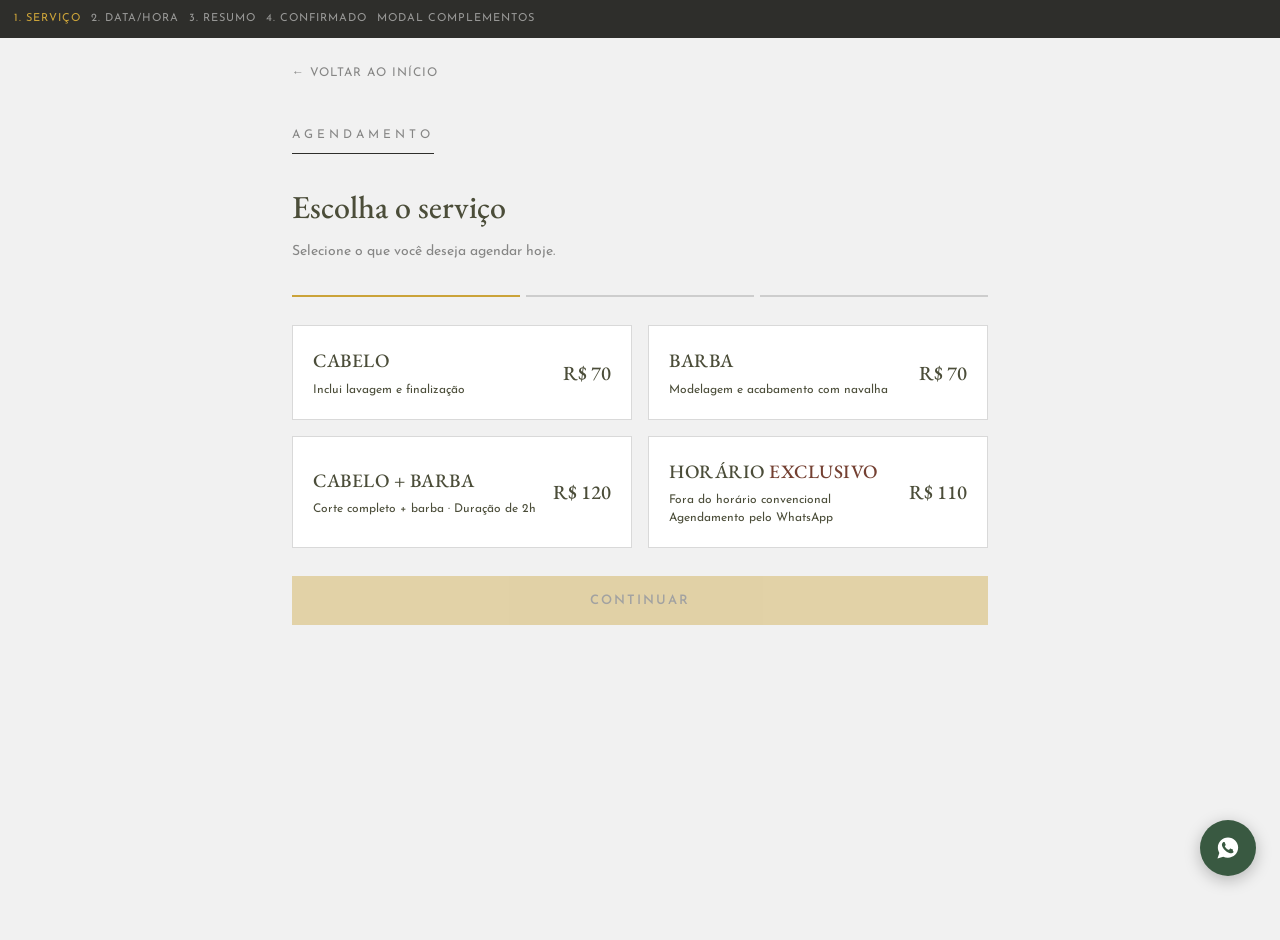
==== pages/agendar.html @ e7d01c15 "Add responsive desktop layout while preserving mobile design" ====
<!DOCTYPE html>
<html lang="pt-BR">
<head>
<meta charset="UTF-8" />
<meta name="viewport" content="width=device-width, initial-scale=1.0" />
<title>Agendar — Alison Estevam</title>
<link rel="preconnect" href="https://fonts.googleapis.com">
<link rel="preconnect" href="https://fonts.gstatic.com" crossorigin>
<link href="https://fonts.googleapis.com/css2?family=EB+Garamond:wght@400;500;600;700&family=Josefin+Sans:wght@300;400;500;600;700&family=Baskervville:ital@0;1&display=swap" rel="stylesheet">
<link rel="stylesheet" href="../css/style.css" />
<link rel="stylesheet" href="../css/desktop-responsive.css" />
<style>
  /* Forca o fluxo a ser visivel e nao fixo na pagina dedicada */
  #booking-flow-root { display: block !important; position: static !important; overflow-y: visible !important; inset: auto !important; z-index: auto !important; }
  body { background: #2E2E2B; } /* --carvao */
</style>
</head>
<body>
<div id="booking-flow-root">

<div class="dev-nav" id="devNav"></div>

<div class="app-wrap">

  <!-- ============ SCREEN 2: SERVICE SELECTION ============ -->
  <div class="screen" id="screen-booking-service">
    <div class="back-link" onclick="closeBookingFlow()">← Voltar ao início</div>
    <div class="booking-header">
      <div class="eyebrow">Agendamento</div>
      <h2 class="booking-title">Escolha o serviço</h2>
      <p class="booking-subtitle">Selecione o que você deseja agendar hoje.</p>
    </div>

    <div class="step-indicator">
      <div class="step-dot done"></div>
      <div class="step-dot"></div>
      <div class="step-dot"></div>
    </div>

    <div class="service-list">
      <div class="bk-card" data-service="Cabelo" data-price="R$ 70" onclick="selectService(this)">
        <div>
          <div class="name">Cabelo</div>
          <div class="meta">Inclui lavagem e finalização</div>
        </div>
        <div class="price">R$ 70</div>
      </div>

      <div class="bk-card" data-service="Barba" data-price="R$ 70" onclick="selectService(this)">
        <div>
          <div class="name">Barba</div>
          <div class="meta">Modelagem e acabamento com navalha</div>
        </div>
        <div class="price">R$ 70</div>
      </div>

      <div class="bk-card" data-service="Cabelo + Barba" data-price="R$ 120" data-duration="2" onclick="selectService(this)">
        <div>
          <div class="name">Cabelo + Barba</div>
          <div class="meta">Corte completo + barba · Duração de 2h</div>
        </div>
        <div class="price">R$ 120</div>
      </div>

      <div class="bk-card" data-service="Horário Exclusivo" data-price="R$ 110" data-whatsapp-only="true" onclick="selectService(this)">
        <div>
          <div class="name">Horário <span style="color: var(--marrom);">Exclusivo</span></div>
          <div class="meta">Fora do horário convencional<br>Agendamento pelo WhatsApp</div>
        </div>
        <div class="price">R$ 110</div>
      </div>

    </div>

    <div class="continue-bar">
      <button class="btn-primary-gold" style="width:100%; max-width:100%;" id="continueBtn1" onclick="openComplementos()" disabled>
        Continuar
      </button>
    </div>
  </div>

  <!-- ============ MODAL: COMPLEMENTOS (sobrepõe a tela de Serviço) ============ -->
  <div class="modal-backdrop" id="complementosBackdrop">
    <div class="modal-box">
      <div class="modal-close" onclick="closeComplementos()">✕</div>
      <div class="modal-optional-tag">Opcional</div>
      <h2 class="booking-title">Complementos</h2>
      <p class="booking-subtitle">Adicione um cuidado extra ao seu horário, se quiser — não é obrigatório.</p>

      <div class="service-list" id="complementosList" style="padding:0;"></div>

      <div class="continue-bar" style="padding:24px 0 0;">
        <button class="btn-primary-gold" style="width:100%; max-width:100%;" id="continueComplementosBtn" onclick="closeComplementos(); goTo('booking-calendar');">
          Continuar sem complementos
        </button>
      </div>
    </div>
  </div>

  <!-- ============ SCREEN 3: CALENDAR + TIME ============ -->
  <div class="screen" id="screen-booking-calendar">
    <div class="back-link" onclick="goTo('booking-service')">← Trocar serviço</div>
    <div class="booking-header">
      <div class="eyebrow">Agendamento</div>
      <h2 class="booking-title">Escolha data e horário</h2>
      <p class="booking-subtitle" id="serviceConfirmText">Horários disponíveis para o serviço selecionado.</p>
    </div>

    <div class="step-indicator">
      <div class="step-dot done"></div>
      <div class="step-dot done"></div>
      <div class="step-dot"></div>
    </div>

    <div class="calendar-wrap">
      <div class="cal-month">
        <div class="label" id="calLabel">—</div>
        <div class="arrows">
          <span id="prevMonthBtn" onclick="changeMonth(-1)">‹</span>
          <span id="nextMonthBtn" onclick="changeMonth(1)">›</span>
        </div>
      </div>
      <div class="cal-grid" id="calGrid">
        <div class="cal-dow">D</div><div class="cal-dow">S</div><div class="cal-dow">T</div><div class="cal-dow">Q</div><div class="cal-dow">Q</div><div class="cal-dow">S</div><div class="cal-dow">S</div>
      </div>

      <div class="time-label" id="timeLabel">Selecione um dia para ver os horários</div>
      <div class="time-grid" id="timeGrid"></div>
    </div>

    <div class="continue-bar">
      <button class="btn-primary-gold" style="width:100%; max-width:100%;" id="continueBtn2" onclick="goTo('booking-confirm')" disabled>
        Continuar
      </button>
    </div>
  </div>

  <!-- ============ SCREEN 4: SUMMARY + CONFIRM ============ -->
  <div class="screen" id="screen-booking-confirm">
    <div class="back-link" onclick="goTo('booking-calendar')">← Ajustar data/horário</div>
    <div class="booking-header">
      <div class="eyebrow">Agendamento</div>
      <h2 class="booking-title">Confirme seu horário</h2>
      <p class="booking-subtitle">Revise os detalhes antes de confirmar.</p>
    </div>

    <div class="step-indicator">
      <div class="step-dot done"></div>
      <div class="step-dot done"></div>
      <div class="step-dot done"></div>
    </div>

    <div class="summary-box">
      <div class="summary-row"><div class="label">Serviço</div><div class="value" id="sumService">—</div></div>
      <div class="summary-row stack"><div class="label">Complementos</div><div class="value" id="sumComplementos">—</div></div>
      <div class="summary-row"><div class="label">Data</div><div class="value" id="sumDate">—</div></div>
      <div class="summary-row"><div class="label">Horário</div><div class="value" id="sumTime">—</div></div>
      <div class="summary-row"><div class="label">Valor</div><div class="value" id="sumPrice">—</div></div>
    </div>

    <div class="continue-bar">
      <button class="btn-primary-gold" style="width:100%; max-width:100%;" onclick="goTo('booking-success')">
        Confirmar agendamento
      </button>
    </div>
  </div>

  <!-- ============ SCREEN 5: SUCCESS ============ -->
  <div class="screen" id="screen-booking-success">
    <div class="confirm-screen">
      <div class="confirm-icon">
        <svg viewBox="0 0 24 24" fill="none" stroke-width="2" stroke-linecap="round" stroke-linejoin="round"><polyline points="20 6 9 17 4 12"></polyline></svg>
      </div>
      <h2>Agendamento confirmado</h2>
      <p>Você vai receber a confirmação pelo WhatsApp informado. Até breve.</p>
      <button class="btn-primary-gold" onclick="resetAndGoHero()">Voltar ao início</button>
    </div>
  </div>

</div>

<!-- Floating WhatsApp, visible across all screens -->
<div class="floating-wa" onclick="alert('Abriria o WhatsApp diretamente')">
  <svg viewBox="0 0 32 32" fill="white"><path d="M16.001 3C9.096 3 3.5 8.596 3.5 15.5c0 2.393.669 4.63 1.828 6.537L3 29l7.16-2.279A12.44 12.44 0 0 0 16.001 28C22.906 28 28.5 22.404 28.5 15.5S22.906 3 16.001 3zm7.06 17.606c-.302.851-1.497 1.559-2.457 1.764-.653.139-1.507.25-4.383-.941-3.68-1.525-6.048-5.263-6.233-5.508-.177-.245-1.487-1.981-1.487-3.779 0-1.798.943-2.68 1.278-3.049.302-.334.66-.417.88-.417.221 0 .441.002.634.011.204.01.478-.077.747.57.28.673.951 2.323 1.034 2.492.083.169.139.368.028.599-.11.23-.166.373-.331.573-.166.2-.348.446-.497.599-.166.169-.339.352-.145.688.194.336.862 1.423 1.851 2.304 1.271 1.133 2.343 1.484 2.679 1.653.336.169.532.14.728-.086.194-.226.833-.972 1.056-1.305.222-.334.443-.278.746-.169.303.109 1.928.909 2.259 1.074.331.166.55.246.632.383.083.14.083.809-.219 1.639z"/></svg>
</div>

</div><!-- /#booking-flow-root -->

<script src="../js/script.js"></script>
<script>
  // Pre-selecao de servico via query string
  (function(){
    var params = new URLSearchParams(window.location.search);
    var service = params.get('service');
    function init(){
      var root = document.getElementById('booking-flow-root');
      if(root) root.style.display = 'block';
      if(service && typeof openBookingFlow === 'function'){ openBookingFlow(service); }
      else if(typeof goTo === 'function'){ goTo('booking-service'); }
    }
    if(document.readyState === 'loading'){ document.addEventListener('DOMContentLoaded', init); }
    else { init(); }
  })();
</script>
</body>
</html>
---- css/style.css ----
html{ scroll-behavior:smooth; }
  :root{
    --carvao:#2E2E2B;
    --off-white:#F1F1F1;
    --dourado:#CBA339;
    --verde:#4B4D39;
    --marrom:#744032;
    --creme:#F5F0E8;
    --navbar-h:15.989vw; /* -10% adicional sobre 17.765vw (que já era -20% do valor original, 22.206vw) */
  }

  *{box-sizing:border-box; margin:0; padding:0;}

  body{
    background:var(--carvao);
    display:flex;
    flex-direction:column;
    align-items:center;
  }

  /* ================= BARRA FIXA (fora do Hero) ================= */
  .site-navbar{
    position:fixed;
    top:0;
    left:0;
    width:100%;
    height:var(--navbar-h);
    background:var(--carvao);
    z-index:1000;
    container-type:inline-size;
  }

  /* ---------- Tipografia compartilhada: MENU / marca / AGENDAR ---------- */
  .site-navbar__link{
    position:absolute;
    top:58%;
    transform:translateY(-50%);
    color:var(--creme);
    font-family:'Josefin Sans', sans-serif;
    font-weight:400;
    font-size:2.9cqw;
    letter-spacing:0.08em;
    line-height:1;
    text-transform:uppercase;
    text-decoration:none;
    background:none;
    border:none;
    padding:0;
    cursor:pointer;
    white-space:nowrap;
  }

  .site-navbar__menu-text{
    left:6.136%;
  }
  /* Área de toque confortável, mesmo com a barra reduzida */
  .site-navbar__menu-text::before{
    content:'';
    position:absolute;
    top:-16px;
    bottom:-16px;
    left:-10px;
    right:-10px;
  }

  .site-navbar__brand{
    left:50%;
    top:58%;
    transform:translate(-50%,-50%);
    font-family:'EB Garamond', serif;
    font-weight:400;
    font-size:2.9cqw;
    letter-spacing:0.04em;
  }

  .site-navbar__cta{
    right:6.136%;
  }

  .site-navbar button:focus-visible,
  .site-navbar a:focus-visible{
    outline:2px solid var(--dourado);
    outline-offset:2px;
  }

  /* ================= HERO ================= */
  /* Frame de referência: 440 de largura (pontos lógicos do iPhone 16 Pro
     Max). Todo o posicionamento interno é feito em % desse frame, para
     que a proporção exata do design seja preservada em qualquer largura
     de tela. A barra fixa agora vive fora do Hero (.site-navbar), por
     isso o Hero ganha margin-top equivalente à altura dela. */
  .hero{
    position:relative;
    width:100%;
    max-width:560px;
    aspect-ratio:440/858.293;
    margin-top:var(--navbar-h);
    background:var(--carvao);
    overflow:hidden;
    container-type:inline-size;
  }

  .hero__el{
    position:absolute;
    z-index:1;
  }

  /* ---------- Título ---------- */
  .hero__title{
    left:10%;
    top:2%;
    width:80%;
    height:13.111%;
    color:var(--off-white);
    font-family:'Baskervville', serif;
    font-weight:400;
    font-size:14.5cqw;
    line-height:0.9;
    text-align:center;
    text-transform:uppercase;
    letter-spacing:0.1em;
  }

  /* ---------- Foto de fundo ---------- */
  .hero__photo{
    left:0%;
    top:0%;
    width:100%;
    height:100%;
    z-index:0;
    background-image:url("[data-uri]");
    background-size:cover;
    background-position:center;
    opacity:0.25;
  }

  /* ---------- Botão AGENDAR (CTA principal) ---------- */
  .hero__cta-primary{
    left:28.348%;
    top:68.716%;
    width:43.205%;
    height:6.121%;
    background:var(--dourado);
    color:var(--carvao);
    border:none;
    border-radius:2px;
    font-family:'Josefin Sans', sans-serif;
    font-weight:700;
    font-size:2.65cqw;
    letter-spacing:0.3em;
    line-height:1.4;
    text-transform:uppercase;
    display:flex;
    align-items:center;
    justify-content:center;
    text-decoration:none;
    cursor:pointer;
  }

  /* ---------- Botão VER SERVIÇOS (CTA secundário) ---------- */
  .hero__cta-secondary{
    left:32.591%;
    top:76.674%;
    width:34.811%;
    height:5.243%;
    background:transparent;
    color:var(--off-white);
    border:1px solid var(--off-white);
    border-radius:2px;
    font-family:'Josefin Sans', sans-serif;
    font-weight:700;
    font-size:1.89cqw;
    letter-spacing:0.3em;
    line-height:1.4;
    text-transform:uppercase;
    display:flex;
    align-items:center;
    justify-content:center;
    text-decoration:none;
    cursor:pointer;
  }

  .hero button:focus-visible,
  .hero a:focus-visible{
    outline:2px solid var(--dourado);
    outline-offset:2px;
  }

  /* ================= SERVIÇOS ================= */
  /* Frame de referência: largura 1320px (canvas do Canva). Todas as
     medidas usam cqw (1cqw = 1% da largura do container .services),
     fator valor_px ÷ 1320 × 100 — mesma metodologia usada na Hero. */
  .services{
    position:relative;
    width:100%;
    max-width:560px;
    background:var(--carvao);
    container-type:inline-size;
    padding-top:21.734cqw;
    padding-bottom:10cqw;
    overflow:hidden;
  }

  /* ---------- Cabeçalho ---------- */
  .services__eyebrow{
    margin-left:10%;
    width:22.947%;
    color:var(--off-white);
    font-family:'Josefin Sans', sans-serif;
    font-weight:300;
    font-size:3.030cqw;
    letter-spacing:0.3em;
    line-height:0.8;
    text-transform:uppercase;
  }

  .services__line{
    margin-left:6.523%;
    margin-top:4.5cqw;
    width:86.955%;
    height:1px;
    background:rgba(241,241,241,0.25);
    transform:scaleY(0.5);
    transform-origin:top;
  }

  .services__title{
    margin-left:9.962%;
    margin-top:12.894cqw;
    width:73.917%;
    color:var(--off-white);
    font-family:'EB Garamond', serif;
    font-weight:400;
    font-size:5.682cqw;
    letter-spacing:0.05em;
    line-height:0.8;
    text-transform:uppercase;
  }

  .services__subtitle{
    margin-left:9.962%;
    margin-top:2.8cqw;
    width:45.098%;
    color:var(--off-white);
    font-family:'Josefin Sans', sans-serif;
    font-weight:400;
    font-size:3.030cqw;
    letter-spacing:0.07em;
    line-height:1.3;
  }

  /* ---------- Carrossel ---------- */
  .services__track{
    margin-top:9.4cqw;
    display:flex;
    gap:4.803cqw;
    overflow-x:auto;
    scroll-snap-type:x mandatory;
    padding:0 24.5cqw;
    -webkit-overflow-scrolling:touch;
    scrollbar-width:none;
  }
  .services__track::-webkit-scrollbar{ display:none; }

  .service-card{
    position:relative;
    flex:0 0 51cqw;
    height:101.909cqw;
    scroll-snap-align:center;
  }

  .service-card__photo{
    position:absolute;
    top:0; left:0;
    width:100%;
    height:57.886cqw;
    background-color:#2a2a27;
    background-size:cover;
    background-position:center top;
  }

  .service-card__body{
    position:absolute;
    top:57.886cqw; left:0;
    width:100%;
    height:44.023cqw;
    background:var(--off-white);
  }

  .service-card__name{
    position:absolute;
    top:63.523cqw; left:14.030cqw;
    width:22.947cqw;
    text-align:center;
    color:var(--verde);
    font-family:'EB Garamond', serif;
    font-weight:700;
    font-size:3.409cqw;
    letter-spacing:0.15em;
    line-height:1;
    text-transform:uppercase;
  }

  .service-card__desc{
    position:absolute;
    top:72.129cqw; left:1.318cqw;
    width:48.364cqw;
    text-align:center;
    color:var(--verde);
    font-family:'Josefin Sans', sans-serif;
    font-weight:400;
    font-size:3.030cqw;
    letter-spacing:0.07em;
    line-height:1.35;
  }

  .service-card[data-index="2"] .service-card__desc{
    top:75.538cqw;
  }

  .service-card[data-index="3"] .service-card__desc{
    top:73.8cqw;
  }

  .service-card__price{
    position:absolute;
    top:89.674cqw; left:5.182cqw;
    width:12.583cqw;
    color:var(--verde);
    font-family:'EB Garamond', serif;
    font-weight:600;
    font-size:3.409cqw;
    letter-spacing:0.05em;
    line-height:0.8;
    display:flex;
    align-items:center;
    height:6.705cqw;
  }

  .service-card__cta{
    position:absolute;
    top:89.674cqw; left:22.674cqw;
    width:24.106cqw;
    height:6.705cqw;
    background:var(--dourado);
    color:var(--carvao);
    border:none;
    border-radius:2px;
    font-family:'Josefin Sans', sans-serif;
    font-weight:700;
    font-size:2.2cqw;
    letter-spacing:0.3em;
    line-height:1.4;
    text-transform:uppercase;
    display:flex;
    align-items:center;
    justify-content:center;
    text-decoration:none;
    cursor:pointer;
  }

  .service-card--exclusivo .service-card__name{ color:var(--marrom); }
  .service-card--exclusivo .service-card__cta{
    background:var(--marrom);
    color:var(--off-white);
  }

  /* ---------- Bolinhas ---------- */
  .services__dots{
    margin-top:5cqw;
    display:flex;
    justify-content:center;
    gap:1.8cqw;
  }
  .dot{
    width:1.8cqw;
    height:1.8cqw;
    border-radius:50%;
    border:1px solid var(--off-white);
    background:transparent;
    padding:0;
    cursor:pointer;
  }
  .dot.is-active{
    background:var(--off-white);
  }

  .services a:focus-visible,
  .services button:focus-visible{
    outline:2px solid var(--dourado);
    outline-offset:2px;
  }

  /* ================= PORTFÓLIO ================= */
  /* Frame de referência: largura 1320px (canvas do Canva), altura 2868px.
     Todas as medidas usam cqw, fator valor_px ÷ 1320 × 100 —
     mesma metodologia usada nas demais seções. */
  .portfolio{
    position:relative;
    width:100%;
    max-width:560px;
    aspect-ratio:440/956;
    background:var(--carvao);
    container-type:inline-size;
    overflow:hidden;
  }

  /* ---------- Cabeçalho ---------- */
  .portfolio__eyebrow{
    position:absolute;
    top:22.947cqw;
    left:10cqw;
    width:22.947cqw;
    color:var(--off-white);
    font-family:'Josefin Sans', sans-serif;
    font-weight:300;
    font-size:3.030cqw;
    letter-spacing:0.3em;
    line-height:0.8;
    text-transform:uppercase;
  }

  .portfolio__line{
    position:absolute;
    top:29.583cqw;
    left:6.523cqw;
    width:86.955cqw;
    height:1px;
    background:rgba(241,241,241,0.25);
    transform:scaleY(0.5);
    transform-origin:top;
  }

  .portfolio__title{
    position:absolute;
    top:36.871cqw;
    left:10cqw;
    width:80cqw;
    color:var(--off-white);
    font-family:'EB Garamond', serif;
    font-weight:400;
    font-size:5.682cqw;
    letter-spacing:0.05em;
    line-height:0.8;
    text-transform:uppercase;
  }

  .portfolio__subtitle{
    position:absolute;
    top:50.045cqw;
    left:10cqw;
    width:48.811cqw;
    color:var(--off-white);
    font-family:'Josefin Sans', sans-serif;
    font-weight:400;
    font-size:3.030cqw;
    letter-spacing:0.07em;
    line-height:1.3;
  }

  /* ---------- Grade de fotos ---------- */
  /* 3 colunas x 3 linhas, encostada nas duas bordas (X:0 até X:1320).
     Gap horizontal: 21.75px (=1.648cqw) | Gap vertical: 20.85px (=1.580cqw)
     — valores uniformes, pequenas variações do Canva tratadas como
     arredondamento (confirmado por Alison). */
  .portfolio__photo{
    position:absolute;
    width:32.235cqw;
    height:48.030cqw;
    background-color:#2a2a27;
    background-size:cover;
    background-position:center;
  }
  .portfolio__photo[data-pos="1"]{ top:60.023cqw; left:0; }
  .portfolio__photo[data-pos="2"]{ top:60.023cqw; left:33.883cqw; }
  .portfolio__photo[data-pos="3"]{ top:60.023cqw; left:67.765cqw; }
  .portfolio__photo[data-pos="4"]{ top:109.633cqw; left:0; }
  .portfolio__photo[data-pos="5"]{ top:109.633cqw; left:33.883cqw; }
  .portfolio__photo[data-pos="6"]{ top:109.633cqw; left:67.765cqw; }
  .portfolio__photo[data-pos="7"]{ top:159.242cqw; left:0; }
  .portfolio__photo[data-pos="8"]{ top:159.242cqw; left:33.883cqw; }
  .portfolio__photo[data-pos="9"]{ top:159.242cqw; left:67.765cqw; }

/* ================= CUIDADOS ================= */
  /* Frame de referência: largura 1320px (canvas do Canva), altura 2868px.
     Todas as medidas usam cqw, fator valor_px ÷ 1320 × 100 —
     mesma metodologia usada nas demais seções.
     Sem botão, sem preço — apenas vitrine (foto + nome + descrição +
     disponibilidade). */
  .cuidados{
    position:relative;
    width:100%;
    max-width:560px;
    aspect-ratio:440/956;
    background:var(--carvao);
    container-type:inline-size;
    overflow:hidden;
    margin:0 auto;
  }

  /* ---------- Cabeçalho ---------- */
  .cuidados__eyebrow{
    position:absolute;
    top:21.735cqw;
    left:10cqw;
    width:22.947cqw;
    color:var(--off-white);
    font-family:'Josefin Sans', sans-serif;
    font-weight:300;
    font-size:3.030cqw;
    letter-spacing:0.3em;
    line-height:0.8;
    text-transform:uppercase;
  }

  .cuidados__line{
    position:absolute;
    left:6.523cqw;
    width:86.955cqw;
    height:1px;
    background:rgba(241,241,241,0.12);
    transform:scaleY(0.5);
    transform-origin:top;
  }
  .cuidados__line--header-1{ top:29.583cqw; }
  .cuidados__line--header-2{ top:62.114cqw; }

  .cuidados__title{
    position:absolute;
    top:42.477cqw;
    left:9.962cqw;
    width:83.515cqw;
    color:var(--off-white);
    font-family:'EB Garamond', serif;
    font-weight:400;
    font-size:5.682cqw;
    letter-spacing:0.05em;
    line-height:0.8;
    text-transform:uppercase;
  }

  .cuidados__subtitle{
    position:absolute;
    top:50.811cqw;
    left:9.962cqw;
    width:52.091cqw;
    color:var(--off-white);
    font-family:'Josefin Sans', sans-serif;
    font-weight:400;
    font-size:3.030cqw;
    letter-spacing:0.07em;
    line-height:1.3;
  }

  /* ---------- Card (foto + texto) ---------- */
  .cuidado{
    position:absolute;
    left:0; width:100%;
  }

  .cuidado__photo{
    position:absolute;
    left:9.962cqw;
    width:33.106cqw;
    height:33.106cqw;
    background-size:cover;
    background-position:center;
    background-color:#2a2a27;
  }

  .cuidado__name{
    position:absolute;
    left:46.970cqw;
    color:var(--off-white);
    font-family:'EB Garamond', serif;
    font-weight:700;
    font-size:3.409cqw;
    letter-spacing:0.03em;
    line-height:1;
    text-transform:uppercase;
    text-align:left;
    white-space:nowrap;
  }

  .cuidado__underline{
    position:absolute;
    height:1px;
    background:rgba(241,241,241,0.45);
    transform:scaleY(0.5);
    transform-origin:top;
  }

  .cuidado__desc{
    position:absolute;
    left:46.970cqw;
    width:39.856cqw;
    color:var(--off-white);
    font-family:'Josefin Sans', sans-serif;
    font-weight:400;
    font-size:3.030cqw;
    letter-spacing:0.07em;
    line-height:1.35;
    text-align:left;
  }

  .cuidado__disponivel{
    position:absolute;
    left:46.970cqw;
    width:52.091cqw;
    color:var(--dourado);
    font-family:'Josefin Sans', sans-serif;
    font-weight:400;
    font-size:2.3cqw;
    letter-spacing:0.04em;
    line-height:1.2;
    text-align:left;
  }

  /* ---------- Posições específicas de cada card ---------- */
  /* Card 1 — Sobrancelha */
  [data-cuidado="1"] .cuidado__photo{ top:67.152cqw; }
  [data-cuidado="1"] .cuidado__name{ top:70.485cqw; }
  [data-cuidado="1"] .cuidado__underline{ left:46.568cqw; top:74.652cqw; }
  [data-cuidado="1"] .cuidado__desc{ top:80.288cqw; }
  [data-cuidado="1"] .cuidado__disponivel{ top:96.000cqw; }

  /* Card 2 — Hidratação Capilar */
  [data-cuidado="2"] .cuidado__photo{ top:110.371cqw; }
  [data-cuidado="2"] .cuidado__name{ top:113.705cqw; }
  [data-cuidado="2"] .cuidado__underline{ left:46.568cqw; top:117.902cqw; }
  [data-cuidado="2"] .cuidado__desc{ top:120.856cqw; }
  [data-cuidado="2"] .cuidado__disponivel{ top:139.182cqw; }

  /* Card 3 — Revitalização Facial */
  [data-cuidado="3"] .cuidado__photo{ top:153.568cqw; }
  [data-cuidado="3"] .cuidado__name{ top:156.902cqw; }
  [data-cuidado="3"] .cuidado__underline{ left:46.811cqw; top:161.068cqw; }
  [data-cuidado="3"] .cuidado__desc{ top:164.023cqw; }
  [data-cuidado="3"] .cuidado__disponivel{ top:182.356cqw; }

  /* Linhas separadoras entre cards */
  .cuidados__line--sep-1{ top:105.318cqw; }
  .cuidados__line--sep-2{ top:148.515cqw; }
  .cuidados__line--sep-3{ top:191.720cqw; }

  /* ---------- Frase final (exemplo opcional, ver nota) ---------- */
  .cuidados__cta-final{
    position:absolute;
    top:198cqw;
    left:9.962cqw;
    width:80cqw;
    color:var(--off-white);
    font-family:'Josefin Sans', sans-serif;
    font-weight:400;
    font-size:2.7cqw;
    letter-spacing:0.05em;
    line-height:1.4;
    text-align:left;
  }
  .cuidados__cta-final a{
    color:var(--dourado);
    text-decoration:underline;
  }

  /* ---------- Efeito de chegada ao rolar (scroll reveal) ---------- */
  .cuidados__reveal-group{
    opacity:0;
    transform:translateY(24px);
    transition:opacity 0.7s ease, transform 0.7s ease;
  }
  .cuidados__reveal-group.is-visible{
    opacity:1;
    transform:translateY(0);
  }

  .cuidado__photo,
  .cuidado__name,
  .cuidado__desc,
  .cuidado__disponivel{
    opacity:0;
    transform:translateY(24px);
    transition:opacity 0.6s ease, transform 0.6s ease;
  }
  .cuidado__underline{
    opacity:0;
    transition:opacity 0.6s ease;
  }

  .cuidado.is-visible .cuidado__photo{ opacity:1; transform:translateY(0); transition-delay:0s; }
  .cuidado.is-visible .cuidado__name{ opacity:1; transform:translateY(0); transition-delay:0.15s; }
  .cuidado.is-visible .cuidado__underline{ opacity:1; transition-delay:0.15s; }
  .cuidado.is-visible .cuidado__desc{ opacity:1; transform:translateY(0); transition-delay:0.28s; }
  .cuidado.is-visible .cuidado__disponivel{ opacity:1; transform:translateY(0); transition-delay:0.42s; }

  @media (prefers-reduced-motion: reduce){
    .cuidados__reveal-group{ transition:none; opacity:1; transform:none; }
    .cuidado__photo, .cuidado__name, .cuidado__desc, .cuidado__disponivel{
      transition:none; opacity:1; transform:none;
    }
    .cuidado__underline{ transition:none; opacity:1; }
  }


  /* ================= BOTÃO FLUTUANTE WHATSAPP ================= */
  .whatsapp-float{
    position:fixed;
    right:20px;
    bottom:20px;
    width:56px;
    height:56px;
    border-radius:50%;
    background:#395941;
    display:flex;
    align-items:center;
    justify-content:center;
    box-shadow:0 6px 18px rgba(0,0,0,0.35);
    z-index:900;
    text-decoration:none;
    transition:transform 0.2s ease;
  }
  .whatsapp-float svg{ width:28px; height:28px; }
  .whatsapp-float:hover{ transform:scale(1.05); }
  .whatsapp-float:focus-visible{ outline:2px solid var(--dourado); outline-offset:3px; }

/* ---- Style Block ---- */

:root {
    --bg: #F1F1F1;
    --creme: #F5F0E8;
    --dark: #2E2E2B;
    --olive: #4B4D39;
    --gold: #CBA339;
    --marrom: #744032;
    --text-soft: rgba(46,46,43,0.55);
    --ui-font: 'Josefin Sans';
    --serif-font: 'EB Garamond';
  }

  #booking-flow-root {
    display: none;
    position: fixed;
    inset: 0;
    z-index: 2000;
    overflow-y: auto;
    -webkit-overflow-scrolling: touch;
  }

  #booking-flow-root * { box-sizing: border-box; }

  #booking-flow-root {
    font-family: var(--ui-font), sans-serif;
    background: var(--bg);
    color: var(--dark);
    line-height: 1.6;
  }

  #booking-flow-root h1, #booking-flow-root h2, #booking-flow-root h3, #booking-flow-root .serif {
    font-family: var(--serif-font), serif;
    font-weight: 500;
  }

  .screen {
    display: none;
    min-height: 100vh;
    width: 100%;
    max-width: 480px;
    margin: 0 auto;
    position: relative;
    animation: fadeIn 0.4s ease;
  }

  .screen.active { display: block; }

  @keyframes fadeIn {
    from { opacity: 0; transform: translateY(8px); }
    to { opacity: 1; transform: translateY(0); }
  }

  /* ---------- NAV BAR (fake, just for context) ---------- */
  .topbar {
    display: flex;
    justify-content: space-between;
    align-items: center;
    padding: 24px 32px;
    border-bottom: 1px solid rgba(0,0,0,0.15);
  }

  .menu-icon {
    width: 28px;
    display: flex;
    flex-direction: column;
    gap: 5px;
  }
  .menu-icon span {
    height: 2px;
    background: var(--olive);
    display: block;
  }

  .btn-topbar {
    background: var(--olive);
    color: var(--bg);
    font-size: 12px;
    letter-spacing: 1.5px;
    padding: 12px 22px;
    text-transform: uppercase;
    font-weight: 500;
  }

  /* ---------- HERO ---------- */
  .hero-img-wrap {
    position: relative;
    width: 100%;
    height: 640px;
    overflow: hidden;
  }
  .hero-title {
    text-align: center;
    padding: 30px 0 0;
  }
  .hero-title h1 {
    font-size: 56px;
    font-weight: 500;
    line-height: 0.8;
    color: var(--olive);
  }
  .second-line {
    color: var(--bg);
    font-weight: 400;
  }

  .hero-photo-placeholder {
    width: 100%;
    height: 100%;
    background: #2E2E2B;
  }

  .hero-overlay-buttons {
    position: absolute;
    bottom: 50px;
    left: 0;
    right: 0;
    display: flex;
    flex-direction: column;
    align-items: center;
    gap: 14px;
    padding: 0 30px;
  }

  .btn-primary-gold {
    background: var(--gold);
    color: var(--dark);
    text-align: center;
    padding: 18px 0;
    width: 100%;
    max-width: 340px;
    letter-spacing: 2px;
    font-size: 13px;
    text-transform: uppercase;
    font-weight: 600;
    border: none;
    cursor: pointer;
    transition: filter 0.2s;
    font-family: var(--ui-font), sans-serif;
  }
  .btn-primary-gold:hover { filter: brightness(1.08); }

  .btn-outline-light {
    border: 1px solid var(--bg);
    color: var(--bg);
    text-align: center;
    padding: 16px 0;
    width: 100%;
    max-width: 280px;
    letter-spacing: 2px;
    font-size: 12px;
    text-transform: uppercase;
    background: transparent;
    cursor: pointer;
    font-family: var(--ui-font), sans-serif;
    font-weight: 500;
  }

  .hero-sub-actions {
    display: flex;
    justify-content: space-between;
    padding: 22px 32px;
    align-items: center;
  }

  .whatsapp-secondary {
    display: flex;
    align-items: center;
    gap: 8px;
    font-size: 12px;
    letter-spacing: 1px;
    color: var(--olive);
    text-transform: uppercase;
    border: 1px solid var(--olive);
    padding: 10px 16px;
    cursor: pointer;
    background: transparent;
    font-family: var(--ui-font), sans-serif;
    font-weight: 500;
  }
  .whatsapp-secondary svg { width: 14px; height: 14px; fill: var(--olive); }

  /* ---------- FLOATING WHATSAPP ---------- */
  .floating-wa {
    position: fixed;
    bottom: 24px;
    right: 24px;
    width: 56px;
    height: 56px;
    background: #395941;
    border-radius: 50%;
    display: flex;
    align-items: center;
    justify-content: center;
    cursor: pointer;
    box-shadow: 0 4px 16px rgba(0,0,0,0.25);
    z-index: 999;
  }
  .floating-wa svg { width: 26px; height: 26px; fill: #fff; }

  /* ---------- BOOKING FLOW ---------- */
  .booking-header {
    padding: 36px 32px 0;
  }
  .eyebrow {
    font-size: 12px;
    letter-spacing: 4px;
    color: var(--text-soft);
    text-transform: uppercase;
    border-bottom: 1px solid var(--dark);
    display: inline-block;
    padding-bottom: 8px;
    margin-bottom: 28px;
    font-family: var(--ui-font), sans-serif;
  }

  .booking-title {
    font-size: 32px;
    color: var(--olive);
    margin-bottom: 8px;
  }
  .booking-subtitle {
    font-size: 14px;
    color: var(--text-soft);
    margin-bottom: 32px;
    font-family: var(--ui-font), sans-serif;
  }

  .step-indicator {
    display: flex;
    gap: 6px;
    padding: 0 32px;
    margin-bottom: 28px;
  }
  .step-dot {
    height: 2px;
    flex: 1;
    background: rgba(0,0,0,0.15);
  }
  .step-dot.done { background: var(--gold); }

  .service-list {
    padding: 0 32px;
    display: flex;
    flex-direction: column;
    gap: 14px;
  }

  .bk-card {
    border: 1px solid rgba(0,0,0,0.15);
    padding: 20px;
    display: flex;
    justify-content: space-between;
    align-items: center;
    cursor: pointer;
    transition: border-color 0.2s, background 0.2s;
    background: #fff;
  }
  .bk-card:hover {
    border-color: var(--gold);
  }
  .bk-card.selected {
    border-color: var(--gold);
    background: var(--creme);
  }
  .complement-empty {
    font-family: var(--ui-font), sans-serif;
    font-size: 13px;
    color: var(--text-soft);
    padding: 12px 4px;
  }

  /* ---------- Modal de Complementos ---------- */
  .screen.blurred {
    filter: blur(6px);
    pointer-events: none;
    user-select: none;
  }
  .modal-backdrop {
    display: none;
    position: fixed;
    inset: 0;
    background: rgba(46,46,43,0.45);
    z-index: 1200;
    align-items: center;
    justify-content: center;
    padding: 24px;
  }
  .modal-backdrop.active {
    display: flex;
  }
  .modal-box {
    position: relative;
    background: var(--bg);
    width: 100%;
    max-width: 420px;
    max-height: 82vh;
    overflow-y: auto;
    border: 1px solid var(--dark);
    border-radius: 0;
    padding: 32px 24px 20px;
    animation: modalPop 0.25s ease;
  }
  #complementosList { gap: 8px; }
  .complement-card { padding: 12px 14px; }
  .complement-card .name { font-size: 15px; margin-bottom: 1px; }
  .complement-card .meta { font-size: 11px; line-height: 1.25; }
  .complement-card .price { font-size: 15px; }
  .modal-box .booking-title { font-size: 24px; margin-bottom: 4px; }
  .modal-box .booking-subtitle { margin-bottom: 16px; }
  @keyframes modalPop {
    from { transform: scale(0.94); opacity: 0; }
    to { transform: scale(1); opacity: 1; }
  }
  .modal-close {
    position: absolute;
    top: 28px;
    right: 28px;
    width: 32px;
    height: 32px;
    border: 1px solid rgba(46,46,43,0.25);
    border-radius: 0;
    display: flex;
    align-items: center;
    justify-content: center;
    font-size: 13px;
    color: rgba(46,46,43,0.55);
    cursor: pointer;
    background: transparent;
  }
  .bk-card .name {
    font-family: var(--serif-font), serif;
    font-size: 19px;
    color: var(--olive);
    margin-bottom: 4px;
    text-transform: uppercase;
    letter-spacing: 0.5px;
    font-weight: 500;
  }
  .complement-card .name {
    text-transform: none;
    letter-spacing: 0;
  }
  .modal-optional-tag {
    display: inline-block;
    font-size: 10px;
    letter-spacing: 1px;
    text-transform: uppercase;
    color: var(--text-soft);
    border: 1px solid rgba(0,0,0,0.2);
    padding: 3px 10px;
    margin-bottom: 10px;
    font-family: var(--ui-font), sans-serif;
  }
  .bk-card .meta {
    font-size: 12px;
    color: var(--olive);
    font-family: var(--ui-font), sans-serif;
    line-height: 1.5;
  }
  .bk-card .price {
    font-size: 20px;
    color: var(--olive);
    white-space: nowrap;
    margin-left: 14px;
    font-family: var(--serif-font), serif;
    font-weight: 500;
  }

  .section-padding { padding: 0 32px; }

  .continue-bar {
    padding: 28px 32px 40px;
  }

  .calendar-wrap {
    padding: 0 32px;
  }

  .cal-month {
    display: flex;
    justify-content: space-between;
    align-items: center;
    margin-bottom: 18px;
  }
  .cal-month .label {
    font-family: var(--serif-font), serif;
    font-size: 20px;
    font-weight: 500;
    color: var(--olive);
  }
  .cal-month .arrows {
    display: flex;
    gap: 16px;
    color: var(--olive);
    font-size: 18px;
    cursor: pointer;
  }
  .cal-month .arrows span.disabled {
    color: rgba(0,0,0,0.2);
    cursor: default;
    pointer-events: none;
  }

  .cal-grid {
    display: grid;
    grid-template-columns: repeat(7, 1fr);
    gap: 6px;
    margin-bottom: 30px;
  }
  .cal-dow {
    text-align: center;
    font-size: 10px;
    letter-spacing: 1px;
    color: var(--text-soft);
    text-transform: uppercase;
    padding-bottom: 6px;
    font-family: var(--ui-font), sans-serif;
  }
  .cal-day {
    aspect-ratio: 1;
    display: flex;
    align-items: center;
    justify-content: center;
    font-size: 13px;
    border-radius: 50%;
    cursor: pointer;
    color: var(--dark);
    font-family: var(--ui-font), sans-serif;
  }
  .cal-day.disabled {
    color: rgba(0,0,0,0.25);
    cursor: default;
  }
  .cal-day.available {
    background: rgba(75,77,57,0.08);
  }
  .cal-day.selected {
    background: var(--gold);
    color: var(--dark);
  }

  .time-label {
    font-size: 13px;
    color: var(--text-soft);
    margin-bottom: 14px;
    letter-spacing: 0.5px;
    font-family: var(--ui-font), sans-serif;
  }
  .time-grid {
    display: grid;
    grid-template-columns: repeat(3, 1fr);
    gap: 10px;
    margin-bottom: 30px;
  }
  .time-slot {
    border: 1px solid rgba(0,0,0,0.15);
    text-align: center;
    padding: 12px 0;
    font-size: 13px;
    cursor: pointer;
    background: #fff;
    font-family: var(--ui-font), sans-serif;
  }
  .time-slot:hover { border-color: var(--gold); }
  .time-slot.selected {
    background: var(--gold);
    color: var(--dark);
    border-color: var(--gold);
  }

  .summary-box {
    margin: 0 32px 30px;
    border: 1px solid rgba(0,0,0,0.15);
    padding: 22px;
    background: #fff;
  }
  .summary-row {
    display: flex;
    justify-content: space-between;
    font-size: 13px;
    padding: 8px 0;
    border-bottom: 1px solid rgba(0,0,0,0.08);
    font-family: var(--ui-font), sans-serif;
  }
  .summary-row:last-child { border-bottom: none; }
  .summary-row .label { color: var(--text-soft); flex-shrink: 0; }
  .summary-row .value { color: var(--dark); font-weight: 500; text-align: right; max-width: 60%; }
  .summary-row.stack {
    flex-direction: column;
    align-items: flex-start;
    gap: 6px;
  }
  .summary-row.stack .value { text-align: left; max-width: 100%; }

  .confirm-screen {
    display: flex;
    flex-direction: column;
    align-items: center;
    justify-content: center;
    min-height: 100vh;
    text-align: center;
    padding: 40px;
  }
  .confirm-icon {
    width: 64px;
    height: 64px;
    border: 1.5px solid var(--gold);
    border-radius: 50%;
    display: flex;
    align-items: center;
    justify-content: center;
    margin-bottom: 28px;
  }
  .confirm-icon svg { width: 26px; height: 26px; stroke: var(--gold); }

  .confirm-screen h2 {
    font-size: 30px;
    color: var(--olive);
    margin-bottom: 14px;
  }
  .confirm-screen p {
    font-size: 14px;
    color: var(--text-soft);
    margin-bottom: 36px;
    max-width: 320px;
    font-family: var(--ui-font), sans-serif;
  }

  .back-link {
    display: inline-flex;
    align-items: center;
    gap: 6px;
    font-size: 12px;
    letter-spacing: 1px;
    color: var(--text-soft);
    text-transform: uppercase;
    cursor: pointer;
    padding: 24px 32px 0;
    font-family: var(--ui-font), sans-serif;
  }

  /* ---------- Dev nav (not part of real site, just to demo) ---------- */
  .dev-nav {
    position: fixed;
    top: 0;
    left: 0;
    right: 0;
    background: var(--dark);
    color: #fff;
    font-size: 11px;
    letter-spacing: 1px;
    padding: 10px 14px;
    display: flex;
    gap: 10px;
    z-index: 1000;
    overflow-x: auto;
    white-space: nowrap;
    font-family: var(--ui-font), sans-serif;
  }
  .dev-nav span {
    opacity: 0.5;
    cursor: pointer;
    text-transform: uppercase;
  }
  .dev-nav span.current { opacity: 1; color: var(--gold); }
  .app-wrap { padding-top: 40px; }
---- css/desktop-responsive.css ----
/* Desktop art direction: horizontal hero, grids and readable content widths. */
@media (min-width: 900px) {
  body { align-items: stretch; }
  .site-navbar {
    height: 76px;
    padding: 0 clamp(28px, 5vw, 80px);
  }
  .site-navbar__link { font-size: 14px; }
  .site-navbar__menu-text { left: clamp(28px, 5vw, 80px); }
  .site-navbar__cta { right: clamp(28px, 5vw, 80px); }

  .hero {
    width: min(1180px, calc(100% - 64px));
    max-width: none;
    height: min(680px, calc(100vh - 110px));
    min-height: 560px;
    aspect-ratio: auto;
    margin: 76px auto 0;
    overflow: hidden;
  }
  .hero__photo { left: 46%; width: 54%; opacity: .42; }
  .hero__title {
    left: 7%; top: 23%; width: 45%; height: auto;
    font-size: clamp(64px, 8vw, 116px); line-height: .86;
    text-align: left; letter-spacing: .08em;
  }
  .hero__cta-primary { left: 7%; top: 67%; width: 230px; height: 56px; font-size: 13px; }
  .hero__cta-secondary { left: calc(7% + 250px); top: 67%; width: 180px; height: 56px; font-size: 11px; }

  .portfolio, .services, .cuidados {
    width: min(1180px, calc(100% - 64px));
    max-width: none;
    margin: 0 auto;
    aspect-ratio: auto;
    overflow: visible;
  }
  .portfolio { padding: 90px 0 110px; }
  .portfolio__eyebrow, .portfolio__line, .portfolio__title, .portfolio__subtitle { position: static; }
  .portfolio__eyebrow { width: auto; margin: 0 0 18px; font-size: 13px; }
  .portfolio__line { width: 100%; margin: 0 0 38px; }
  .portfolio__title { width: auto; margin: 0 0 16px; font-size: clamp(42px, 5vw, 70px); line-height: .9; }
  .portfolio__subtitle { width: auto; max-width: 420px; margin: 0 0 50px; font-size: 15px; }
  .portfolio__photo { position: relative; inset: auto !important; width: auto; height: clamp(220px, 24vw, 320px); }
  .portfolio { display: grid; grid-template-columns: repeat(3, 1fr); gap: 18px; }
  .portfolio__eyebrow, .portfolio__line, .portfolio__title, .portfolio__subtitle { grid-column: 1 / -1; }

  .services { padding: 90px 0 110px; }
  .services__eyebrow, .services__line, .services__title, .services__subtitle { margin-left: 0; width: auto; }
  .services__line { margin-top: 18px; }
  .services__title { margin-top: 38px; font-size: clamp(42px, 5vw, 70px); line-height: .9; }
  .services__subtitle { margin-top: 18px; font-size: 15px; }
  .services__track { display: grid; grid-template-columns: repeat(4, 1fr); gap: 18px; overflow: visible; padding: 0; margin-top: 50px; }
  .service-card { min-width: 0; width: auto; height: 480px; flex: none; }
  .service-card__photo { height: 280px; }
  .service-card__body { top: 280px; height: 200px; }
  .service-card__name, .service-card__desc, .service-card__price, .service-card__cta { position: absolute; }
  .service-card__name { top: 302px; left: 18px; width: calc(100% - 36px); font-size: 20px; }
  .service-card__desc { top: 350px !important; left: 18px; width: calc(100% - 36px); font-size: 12px; }
  .service-card__price { top: 438px; left: 18px; font-size: 20px; }
  .service-card__cta { top: 430px; left: auto; right: 18px; width: 92px; height: 38px; font-size: 10px; }
  .services__dots { display: none; }

  .cuidados { padding: 90px 0 110px; min-height: 0; }
  .cuidados__reveal-group { display: contents; }
  .cuidados__eyebrow, .cuidados__line, .cuidados__title, .cuidados__subtitle, .cuidado, .cuidados__cta-final { position: static; }
  .cuidados__eyebrow { font-size: 13px; }
  .cuidados__title { width: auto; margin: 38px 0 16px; font-size: clamp(42px, 5vw, 70px); line-height: .9; }
  .cuidados__subtitle { width: auto; margin-bottom: 50px; font-size: 15px; }
  .cuidados__line { width: 100%; margin: 18px 0; }
  .cuidado { display: grid; grid-template-columns: 220px 1fr; gap: 24px; min-height: 220px; align-items: center; }
  .cuidado__photo { position: static; width: 220px; height: 180px; grid-row: 1 / span 3; }
  .cuidado__name, .cuidado__desc, .cuidado__disponivel, .cuidado__underline { position: static; width: auto; }
  .cuidado__name { font-size: 25px; }
  .cuidado__desc { font-size: 14px; }
  .cuidado__disponivel { font-size: 12px; }
  .cuidado__underline { width: 100%; }
}

@media (max-width: 899px) {
  .hero__cta-primary, .hero__cta-secondary { min-height: 48px; }
  .services__track { scrollbar-width: thin; }
  .booking-header, .service-list, .calendar-wrap, .continue-bar { max-width: 720px; margin-left: auto; margin-right: auto; }
}

@media (min-width: 700px) {
  .screen { max-width: 760px; }
  .service-list { display: grid; grid-template-columns: repeat(2, minmax(0, 1fr)); gap: 16px; }
  .continue-bar { max-width: 760px; }
  .modal-box { max-width: 560px; }
}
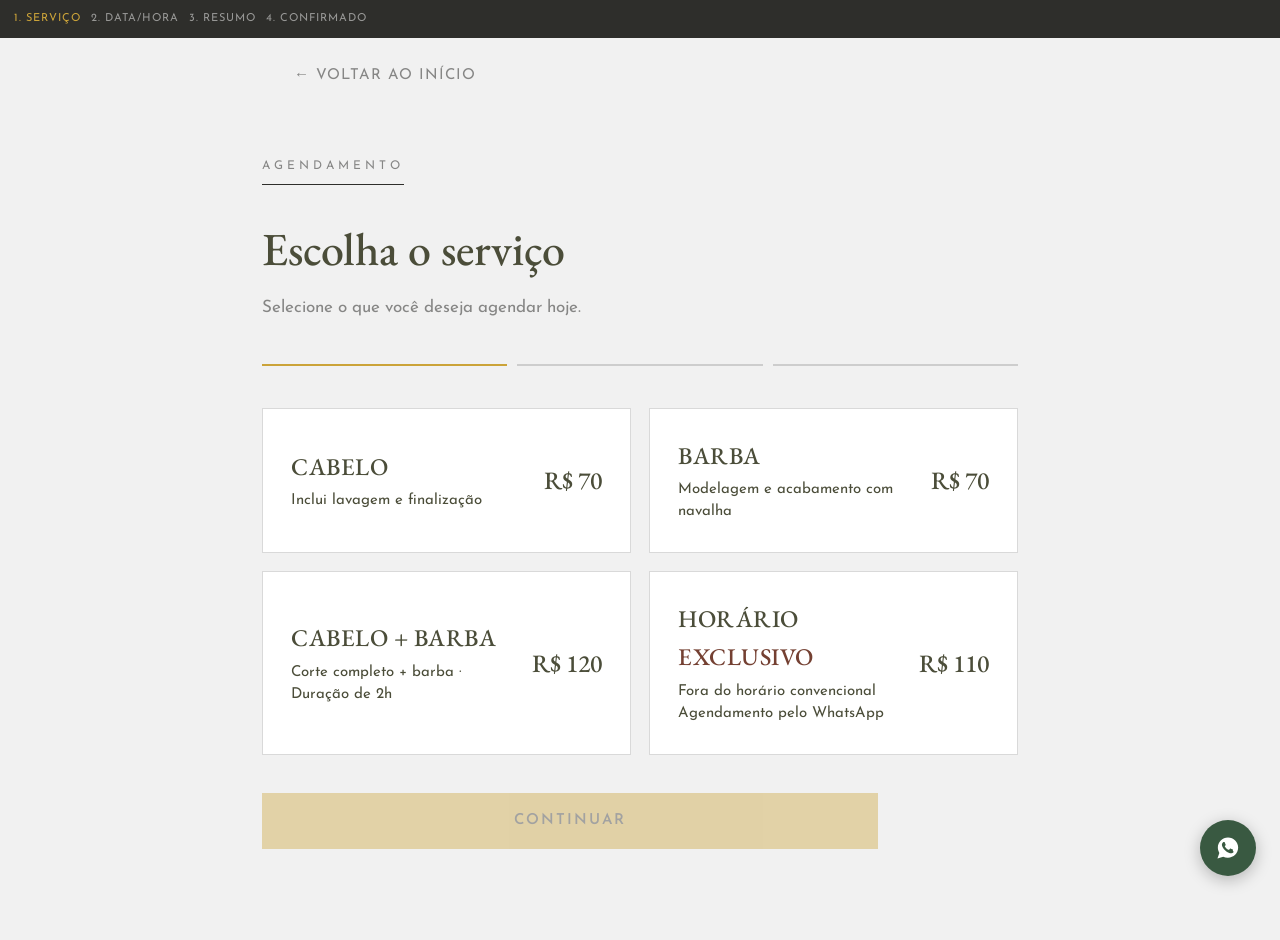
==== commit 35fd9fd2: "Collect customer name and WhatsApp at confirmation" ====
--- a/pages/agendar.html
+++ b/pages/agendar.html
@@ -8,7 +8,7 @@
 <link rel="preconnect" href="https://fonts.gstatic.com" crossorigin>
 <link href="https://fonts.googleapis.com/css2?family=EB+Garamond:wght@400;500;600;700&family=Josefin+Sans:wght@300;400;500;600;700&family=Baskervville:ital@0;1&display=swap" rel="stylesheet">
 <link rel="stylesheet" href="../css/style.css" />
-<link rel="stylesheet" href="../css/desktop-responsive.css" />
+<link rel="stylesheet" href="../css/desktop-responsive.css" media="(min-width: 900px)" />
 <style>
   /* Forca o fluxo a ser visivel e nao fixo na pagina dedicada */
   #booking-flow-root { display: block !important; position: static !important; overflow-y: visible !important; inset: auto !important; z-index: auto !important; }
@@ -144,6 +144,13 @@
       <p class="booking-subtitle">Revise os detalhes antes de confirmar.</p>
     </div>
 
+    <div class="customer-fields">
+      <label for="customerName">Nome</label>
+      <input id="customerName" type="text" autocomplete="name" placeholder="Seu nome completo">
+      <label for="customerPhone">WhatsApp</label>
+      <input id="customerPhone" type="tel" autocomplete="tel" placeholder="(11) 99999-9999">
+    </div>
+
     <div class="step-indicator">
       <div class="step-dot done"></div>
       <div class="step-dot done"></div>
@@ -159,7 +166,7 @@
     </div>
 
     <div class="continue-bar">
-      <button class="btn-primary-gold" style="width:100%; max-width:100%;" onclick="goTo('booking-success')">
+      <button class="btn-primary-gold" style="width:100%; max-width:100%;" onclick="confirmBooking()">
         Confirmar agendamento
       </button>
     </div>
--- a/css/style.css
+++ b/css/style.css
@@ -1289,4 +1289,33 @@
     text-transform: uppercase;
   }
   .dev-nav span.current { opacity: 1; color: var(--gold); }
-  .app-wrap { padding-top: 40px; }+  .app-wrap { padding-top: 40px; }
+
+  .customer-fields {
+    display: grid;
+    gap: 8px;
+    margin: 0 32px 28px;
+    font-family: var(--ui-font), sans-serif;
+  }
+  .customer-fields label {
+    color: var(--text-soft);
+    font-size: 12px;
+    letter-spacing: 1px;
+    text-transform: uppercase;
+    margin-top: 8px;
+  }
+  .customer-fields input {
+    width: 100%;
+    border: 1px solid rgba(0,0,0,.2);
+    background: #fff;
+    color: var(--dark);
+    padding: 14px;
+    font: inherit;
+    font-size: 15px;
+    outline: none;
+  }
+  .customer-fields input:focus { border-color: var(--gold); }
+  @media (min-width: 900px) {
+    .customer-fields { margin-left: 72px; margin-right: 72px; grid-template-columns: 1fr 1fr; column-gap: 20px; }
+    .customer-fields label { margin-top: 0; }
+  }
--- a/css/desktop-responsive.css
+++ b/css/desktop-responsive.css
@@ -88,3 +88,36 @@
   .continue-bar { max-width: 760px; }
   .modal-box { max-width: 560px; }
 }
+
+
+@media (min-width: 900px) {
+  /* Booking flow: comfortable desktop scale (the mobile flow remains unchanged). */
+  .screen { max-width: 900px; }
+  .booking-header { padding: 64px 72px 0; }
+  .booking-title { font-size: 46px; }
+  .booking-subtitle { font-size: 17px; margin-bottom: 42px; }
+  .step-indicator { padding: 0 72px; margin-bottom: 42px; gap: 10px; }
+  .service-list, .calendar-wrap { padding-left: 72px; padding-right: 72px; }
+  .service-list { gap: 18px; }
+  .bk-card { padding: 28px; }
+  .bk-card .name { font-size: 24px; }
+  .bk-card .meta { font-size: 15px; }
+  .bk-card .price { font-size: 25px; }
+  .continue-bar { padding: 38px 72px 56px; }
+  .continue-bar .btn-primary-gold { min-height: 56px; font-size: 15px; }
+  .calendar-wrap { font-size: 16px; }
+  .cal-month .label { font-size: 28px; }
+  .cal-month .arrows { font-size: 25px; }
+  .cal-grid { gap: 10px; margin-bottom: 42px; }
+  .cal-dow { font-size: 12px; padding-bottom: 10px; }
+  .cal-day { font-size: 16px; }
+  .time-label { font-size: 16px; margin-bottom: 18px; }
+  .time-grid { grid-template-columns: repeat(4, 1fr); gap: 14px; }
+  .time-slot { padding: 16px 8px; font-size: 15px; }
+  .summary-box { margin: 0 72px 40px; padding: 30px; }
+  .summary-row { font-size: 16px; padding: 12px 0; }
+  .back-link { margin-left: 72px; margin-right: 72px; font-size: 15px; }
+  .modal-box { max-width: 680px; padding: 42px 36px 28px; }
+  .modal-box .booking-title { font-size: 34px; }
+  .modal-box .booking-subtitle { font-size: 15px; }
+}
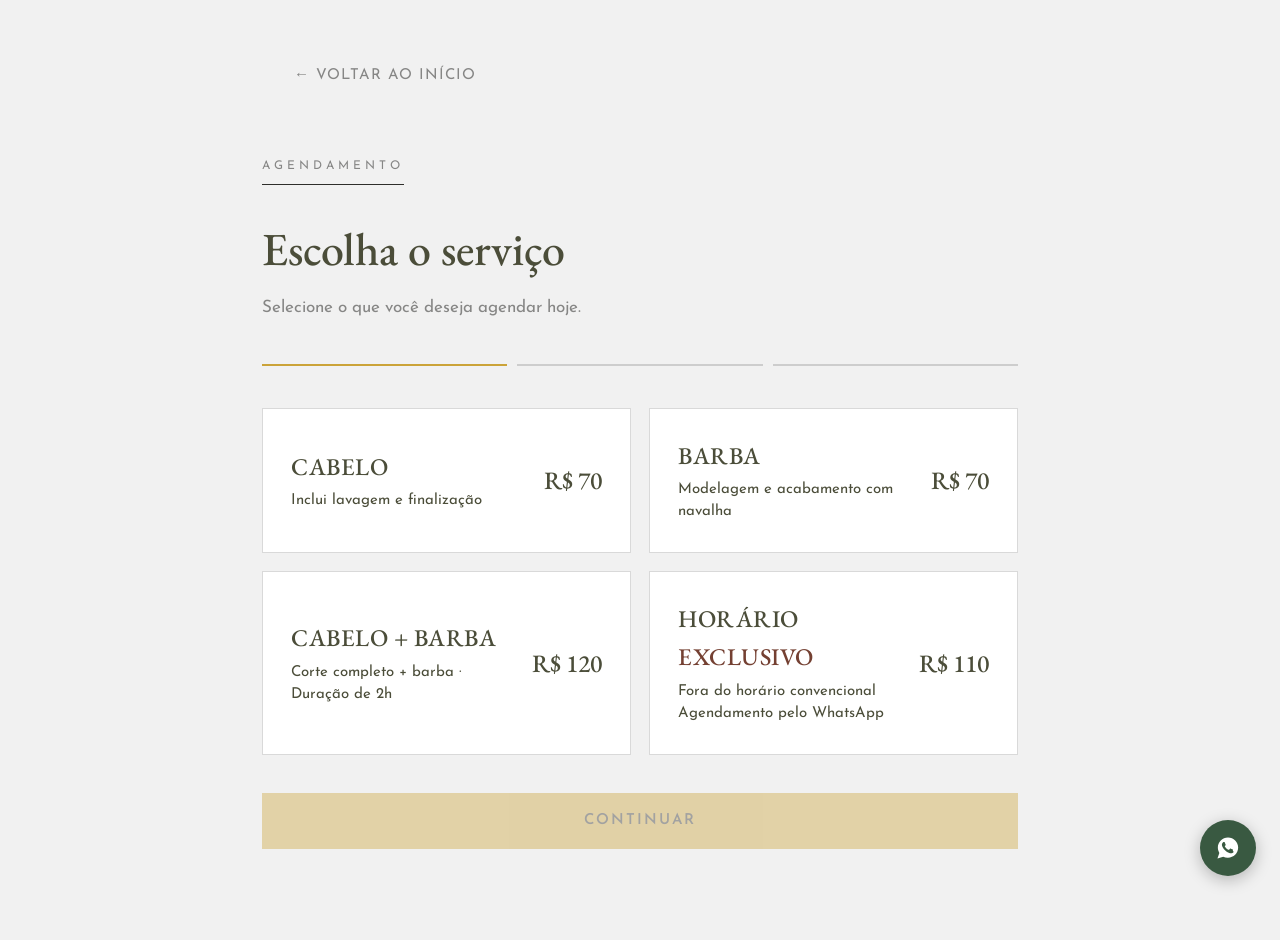
==== commit 2b0b46ee: "Add calendar availability dots and hide dev-nav in booking flow Ports two items from the offline boo" ====
--- a/pages/agendar.html
+++ b/pages/agendar.html
@@ -12,7 +12,7 @@
 <style>
   /* Forca o fluxo a ser visivel e nao fixo na pagina dedicada */
   #booking-flow-root { display: block !important; position: static !important; overflow-y: visible !important; inset: auto !important; z-index: auto !important; }
-  body { background: #2E2E2B; } /* --carvao */
+  body { background: #FFFFFF; } /* --branco */
 </style>
 </head>
 <body>
@@ -120,6 +120,12 @@
           <span id="nextMonthBtn" onclick="changeMonth(1)">›</span>
         </div>
       </div>
+      <div class="cal-legend">
+        <span>Disponibilidade:</span>
+        <span class="cal-legend__item"><span class="cal-legend__dot" style="background:var(--avail-alta);"></span>7–5</span>
+        <span class="cal-legend__item"><span class="cal-legend__dot" style="background:var(--avail-media);"></span>4–3</span>
+        <span class="cal-legend__item"><span class="cal-legend__dot" style="background:var(--avail-baixa);"></span>2–1</span>
+      </div>
       <div class="cal-grid" id="calGrid">
         <div class="cal-dow">D</div><div class="cal-dow">S</div><div class="cal-dow">T</div><div class="cal-dow">Q</div><div class="cal-dow">Q</div><div class="cal-dow">S</div><div class="cal-dow">S</div>
       </div>
@@ -166,7 +172,7 @@
     </div>
 
     <div class="continue-bar">
-      <button class="btn-primary-gold" style="width:100%; max-width:100%;" onclick="confirmBooking()">
+      <button class="btn-primary-gold confirm-booking-btn" style="width:100%; max-width:100%;" onclick="confirmBooking()">
         Confirmar agendamento
       </button>
     </div>
@@ -179,7 +185,7 @@
         <svg viewBox="0 0 24 24" fill="none" stroke-width="2" stroke-linecap="round" stroke-linejoin="round"><polyline points="20 6 9 17 4 12"></polyline></svg>
       </div>
       <h2>Agendamento confirmado</h2>
-      <p>Você vai receber a confirmação pelo WhatsApp informado. Até breve.</p>
+      <p>Seu agendamento foi registrado. Em breve entraremos em contato pelo WhatsApp informado. Até breve.</p>
       <button class="btn-primary-gold" onclick="resetAndGoHero()">Voltar ao início</button>
     </div>
   </div>
--- a/css/style.css
+++ b/css/style.css
@@ -2,6 +2,7 @@
   :root{
     --carvao:#2E2E2B;
     --off-white:#F1F1F1;
+    --branco:#FFFFFF;
     --dourado:#CBA339;
     --verde:#4B4D39;
     --marrom:#744032;
@@ -12,7 +13,7 @@
   *{box-sizing:border-box; margin:0; padding:0;}
 
   body{
-    background:var(--carvao);
+    background:var(--branco);
     display:flex;
     flex-direction:column;
     align-items:center;
@@ -25,7 +26,7 @@
     left:0;
     width:100%;
     height:var(--navbar-h);
-    background:var(--carvao);
+    background:var(--branco);
     z-index:1000;
     container-type:inline-size;
   }
@@ -35,7 +36,7 @@
     position:absolute;
     top:58%;
     transform:translateY(-50%);
-    color:var(--creme);
+    color:var(--carvao);
     font-family:'Josefin Sans', sans-serif;
     font-weight:400;
     font-size:2.9cqw;
@@ -83,6 +84,69 @@
     outline-offset:2px;
   }
 
+  /* ================= MENU LATERAL ================= */
+  .side-menu{
+    position:fixed;
+    top:0;
+    left:0;
+    width:min(82vw, 360px);
+    height:100vh;
+    padding:34px 30px;
+    background:var(--creme);
+    color:var(--carvao);
+    transform:translateX(-100%);
+    transition:transform .3s ease;
+    z-index:1200;
+    box-shadow:8px 0 30px rgba(0,0,0,.2);
+  }
+  .side-menu.is-open{ transform:translateX(0); }
+  .side-menu__close{
+    position:absolute;
+    top:18px;
+    right:22px;
+    border:0;
+    background:none;
+    color:var(--carvao);
+    font-size:32px;
+    line-height:1;
+    cursor:pointer;
+  }
+  .side-menu__eyebrow{
+    margin-top:48px;
+    color:var(--dourado);
+    font:500 12px 'Josefin Sans',sans-serif;
+    letter-spacing:.2em;
+    text-transform:uppercase;
+  }
+  .side-menu__nav{ margin-top:34px; }
+  .side-menu__module{
+    padding-bottom:16px;
+    border-bottom:1px solid rgba(46,46,43,.2);
+    font:500 28px 'EB Garamond',serif;
+  }
+  .side-menu__item{
+    display:block;
+    width:100%;
+    padding:18px 0;
+    border:0;
+    border-bottom:1px solid rgba(46,46,43,.12);
+    background:none;
+    color:var(--carvao);
+    text-align:left;
+    font:400 17px 'Josefin Sans',sans-serif;
+    cursor:default;
+  }
+  .side-menu-backdrop{
+    position:fixed;
+    inset:0;
+    background:rgba(0,0,0,.45);
+    opacity:0;
+    pointer-events:none;
+    transition:opacity .3s ease;
+    z-index:1100;
+  }
+  .side-menu-backdrop.is-visible{ opacity:1; pointer-events:auto; }
+
   /* ================= HERO ================= */
   /* Frame de referência: 440 de largura (pontos lógicos do iPhone 16 Pro
      Max). Todo o posicionamento interno é feito em % desse frame, para
@@ -95,7 +159,7 @@
     max-width:560px;
     aspect-ratio:440/858.293;
     margin-top:var(--navbar-h);
-    background:var(--carvao);
+    background:var(--branco);
     overflow:hidden;
     container-type:inline-size;
   }
@@ -111,7 +175,7 @@
     top:2%;
     width:80%;
     height:13.111%;
-    color:var(--off-white);
+    color:var(--carvao);
     font-family:'Baskervville', serif;
     font-weight:400;
     font-size:14.5cqw;
@@ -164,8 +228,8 @@
     width:34.811%;
     height:5.243%;
     background:transparent;
-    color:var(--off-white);
-    border:1px solid var(--off-white);
+    color:var(--carvao);
+    border:1px solid var(--carvao);
     border-radius:2px;
     font-family:'Josefin Sans', sans-serif;
     font-weight:700;
@@ -194,7 +258,7 @@
     position:relative;
     width:100%;
     max-width:560px;
-    background:var(--carvao);
+    background:var(--branco);
     container-type:inline-size;
     padding-top:21.734cqw;
     padding-bottom:10cqw;
@@ -205,7 +269,7 @@
   .services__eyebrow{
     margin-left:10%;
     width:22.947%;
-    color:var(--off-white);
+    color:var(--carvao);
     font-family:'Josefin Sans', sans-serif;
     font-weight:300;
     font-size:3.030cqw;
@@ -219,7 +283,7 @@
     margin-top:4.5cqw;
     width:86.955%;
     height:1px;
-    background:rgba(241,241,241,0.25);
+    background:rgba(46,46,43,0.25);
     transform:scaleY(0.5);
     transform-origin:top;
   }
@@ -228,7 +292,7 @@
     margin-left:9.962%;
     margin-top:12.894cqw;
     width:73.917%;
-    color:var(--off-white);
+    color:var(--carvao);
     font-family:'EB Garamond', serif;
     font-weight:400;
     font-size:5.682cqw;
@@ -241,7 +305,7 @@
     margin-left:9.962%;
     margin-top:2.8cqw;
     width:45.098%;
-    color:var(--off-white);
+    color:var(--carvao);
     font-family:'Josefin Sans', sans-serif;
     font-weight:400;
     font-size:3.030cqw;
@@ -376,13 +440,13 @@
     width:1.8cqw;
     height:1.8cqw;
     border-radius:50%;
-    border:1px solid var(--off-white);
+    border:1px solid var(--carvao);
     background:transparent;
     padding:0;
     cursor:pointer;
   }
   .dot.is-active{
-    background:var(--off-white);
+    background:var(--carvao);
   }
 
   .services a:focus-visible,
@@ -400,7 +464,7 @@
     width:100%;
     max-width:560px;
     aspect-ratio:440/956;
-    background:var(--carvao);
+    background:var(--branco);
     container-type:inline-size;
     overflow:hidden;
   }
@@ -411,7 +475,7 @@
     top:22.947cqw;
     left:10cqw;
     width:22.947cqw;
-    color:var(--off-white);
+    color:var(--carvao);
     font-family:'Josefin Sans', sans-serif;
     font-weight:300;
     font-size:3.030cqw;
@@ -426,7 +490,7 @@
     left:6.523cqw;
     width:86.955cqw;
     height:1px;
-    background:rgba(241,241,241,0.25);
+    background:rgba(46,46,43,0.25);
     transform:scaleY(0.5);
     transform-origin:top;
   }
@@ -436,7 +500,7 @@
     top:36.871cqw;
     left:10cqw;
     width:80cqw;
-    color:var(--off-white);
+    color:var(--carvao);
     font-family:'EB Garamond', serif;
     font-weight:400;
     font-size:5.682cqw;
@@ -450,7 +514,7 @@
     top:50.045cqw;
     left:10cqw;
     width:48.811cqw;
-    color:var(--off-white);
+    color:var(--carvao);
     font-family:'Josefin Sans', sans-serif;
     font-weight:400;
     font-size:3.030cqw;
@@ -492,7 +556,7 @@
     width:100%;
     max-width:560px;
     aspect-ratio:440/956;
-    background:var(--carvao);
+    background:var(--branco);
     container-type:inline-size;
     overflow:hidden;
     margin:0 auto;
@@ -504,7 +568,7 @@
     top:21.735cqw;
     left:10cqw;
     width:22.947cqw;
-    color:var(--off-white);
+    color:var(--carvao);
     font-family:'Josefin Sans', sans-serif;
     font-weight:300;
     font-size:3.030cqw;
@@ -518,7 +582,7 @@
     left:6.523cqw;
     width:86.955cqw;
     height:1px;
-    background:rgba(241,241,241,0.12);
+    background:rgba(46,46,43,0.12);
     transform:scaleY(0.5);
     transform-origin:top;
   }
@@ -530,7 +594,7 @@
     top:42.477cqw;
     left:9.962cqw;
     width:83.515cqw;
-    color:var(--off-white);
+    color:var(--carvao);
     font-family:'EB Garamond', serif;
     font-weight:400;
     font-size:5.682cqw;
@@ -544,7 +608,7 @@
     top:50.811cqw;
     left:9.962cqw;
     width:52.091cqw;
-    color:var(--off-white);
+    color:var(--carvao);
     font-family:'Josefin Sans', sans-serif;
     font-weight:400;
     font-size:3.030cqw;
@@ -571,7 +635,7 @@
   .cuidado__name{
     position:absolute;
     left:46.970cqw;
-    color:var(--off-white);
+    color:var(--carvao);
     font-family:'EB Garamond', serif;
     font-weight:700;
     font-size:3.409cqw;
@@ -585,7 +649,7 @@
   .cuidado__underline{
     position:absolute;
     height:1px;
-    background:rgba(241,241,241,0.45);
+    background:rgba(46,46,43,0.45);
     transform:scaleY(0.5);
     transform-origin:top;
   }
@@ -594,7 +658,7 @@
     position:absolute;
     left:46.970cqw;
     width:39.856cqw;
-    color:var(--off-white);
+    color:var(--carvao);
     font-family:'Josefin Sans', sans-serif;
     font-weight:400;
     font-size:3.030cqw;
@@ -649,7 +713,7 @@
     top:198cqw;
     left:9.962cqw;
     width:80cqw;
-    color:var(--off-white);
+    color:var(--carvao);
     font-family:'Josefin Sans', sans-serif;
     font-weight:400;
     font-size:2.7cqw;
@@ -734,6 +798,9 @@
     --text-soft: rgba(46,46,43,0.55);
     --ui-font: 'Josefin Sans';
     --serif-font: 'EB Garamond';
+    --avail-alta: #5FAE5D;
+    --avail-media: #FAD949;
+    --avail-baixa: #CF9544;
   }
 
   #booking-flow-root {
@@ -1145,8 +1212,10 @@
   .cal-day {
     aspect-ratio: 1;
     display: flex;
+    flex-direction: column;
     align-items: center;
     justify-content: center;
+    gap: 3px;
     font-size: 13px;
     border-radius: 50%;
     cursor: pointer;
@@ -1160,9 +1229,44 @@
   .cal-day.available {
     background: rgba(75,77,57,0.08);
   }
+  .cal-day.full {
+    background: rgba(75,77,57,0.05);
+    color: rgba(46,46,43,0.4);
+  }
   .cal-day.selected {
     background: var(--gold);
     color: var(--dark);
+  }
+  .cal-day__dot {
+    width: 6px;
+    height: 6px;
+    border-radius: 50%;
+  }
+  .cal-day__dot--alta { background: var(--avail-alta); }
+  .cal-day__dot--media { background: var(--avail-media); }
+  .cal-day__dot--baixa { background: var(--avail-baixa); }
+
+  .cal-legend {
+    display: flex;
+    align-items: center;
+    flex-wrap: wrap;
+    gap: 14px;
+    font-size: 11px;
+    color: var(--text-soft);
+    font-family: var(--ui-font), sans-serif;
+    letter-spacing: 0.3px;
+    margin-bottom: 16px;
+  }
+  .cal-legend__item {
+    display: flex;
+    align-items: center;
+    gap: 5px;
+  }
+  .cal-legend__dot {
+    width: 7px;
+    height: 7px;
+    border-radius: 50%;
+    flex-shrink: 0;
   }
 
   .time-label {
@@ -1187,6 +1291,27 @@
     background: #fff;
     font-family: var(--ui-font), sans-serif;
   }
+  .availability-loading {
+    grid-column: 1 / -1;
+    min-height: 86px;
+    display: flex;
+    align-items: center;
+    justify-content: center;
+    gap: 12px;
+    color: var(--gold);
+    font-family: var(--ui-font), sans-serif;
+    font-size: 12px;
+    letter-spacing: .5px;
+  }
+  .availability-spinner {
+    width: 22px;
+    height: 22px;
+    border: 2px solid rgba(203,163,57,.25);
+    border-top-color: var(--gold);
+    border-radius: 50%;
+    animation: availability-spin .8s linear infinite;
+  }
+  @keyframes availability-spin { to { transform: rotate(360deg); } }
   .time-slot:hover { border-color: var(--gold); }
   .time-slot.selected {
     background: var(--gold);
@@ -1267,6 +1392,7 @@
 
   /* ---------- Dev nav (not part of real site, just to demo) ---------- */
   .dev-nav {
+    display: none;
     position: fixed;
     top: 0;
     left: 0;
@@ -1276,7 +1402,6 @@
     font-size: 11px;
     letter-spacing: 1px;
     padding: 10px 14px;
-    display: flex;
     gap: 10px;
     z-index: 1000;
     overflow-x: auto;
--- a/css/desktop-responsive.css
+++ b/css/desktop-responsive.css
@@ -52,12 +52,15 @@
   .services__track { display: grid; grid-template-columns: repeat(4, 1fr); gap: 18px; overflow: visible; padding: 0; margin-top: 50px; }
   .service-card { min-width: 0; width: auto; height: 480px; flex: none; }
   .service-card__photo { height: 280px; }
-  .service-card__body { top: 280px; height: 200px; }
+  .service-card__body { top: 280px; height: 215px; }
   .service-card__name, .service-card__desc, .service-card__price, .service-card__cta { position: absolute; }
   .service-card__name { top: 302px; left: 18px; width: calc(100% - 36px); font-size: 20px; }
   .service-card__desc { top: 350px !important; left: 18px; width: calc(100% - 36px); font-size: 12px; }
-  .service-card__price { top: 438px; left: 18px; font-size: 20px; }
+  .service-card__price { top: 430px; left: 18px; height: 38px; display: flex; align-items: center; font-size: 20px; }
   .service-card__cta { top: 430px; left: auto; right: 18px; width: 92px; height: 38px; font-size: 10px; }
+
+  /* O botão final acompanha exatamente a largura disponível para os horários. */
+  .confirm-booking-btn { width: 100%; max-width: none; }
   .services__dots { display: none; }
 
   .cuidados { padding: 90px 0 110px; min-height: 0; }
@@ -85,7 +88,17 @@
 @media (min-width: 700px) {
   .screen { max-width: 760px; }
   .service-list { display: grid; grid-template-columns: repeat(2, minmax(0, 1fr)); gap: 16px; }
-  .continue-bar { max-width: 760px; }
+  .continue-bar { max-width: 720px; }
+  #screen-booking-service .service-list,
+  #screen-booking-service .continue-bar {
+    width: 100%;
+    max-width: 720px;
+    margin-left: auto;
+    margin-right: auto;
+    padding-left: 32px;
+    padding-right: 32px;
+  }
+  #screen-booking-service .continue-bar .btn-primary-gold { display: block; width: 100%; max-width: none; }
   .modal-box { max-width: 560px; }
 }
 
@@ -103,7 +116,18 @@
   .bk-card .name { font-size: 24px; }
   .bk-card .meta { font-size: 15px; }
   .bk-card .price { font-size: 25px; }
-  .continue-bar { padding: 38px 72px 56px; }
+  /* O botão deve acompanhar exatamente a largura interna dos cards de serviço. */
+  .continue-bar { max-width: 900px; padding: 38px 72px 56px; }
+  #screen-booking-service .service-list,
+  #screen-booking-service .continue-bar {
+    width: 100%;
+    max-width: 900px;
+    margin-left: auto;
+    margin-right: auto;
+    padding-left: 72px;
+    padding-right: 72px;
+  }
+  #screen-booking-service .continue-bar .btn-primary-gold { display: block; width: 100%; max-width: none; }
   .continue-bar .btn-primary-gold { min-height: 56px; font-size: 15px; }
   .calendar-wrap { font-size: 16px; }
   .cal-month .label { font-size: 28px; }
